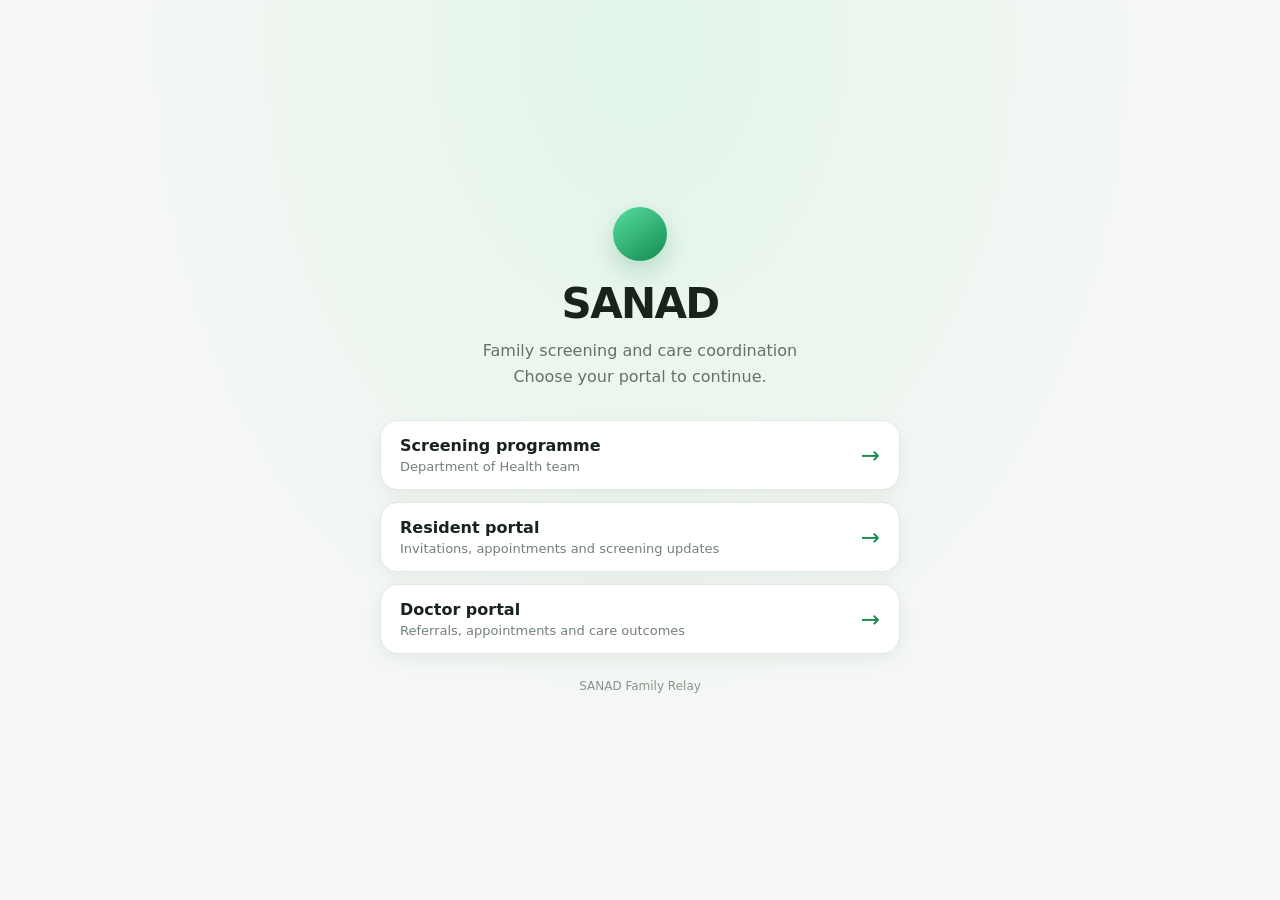
==== backend/static/index.html @ 5487da63 "Add portal link hub" ====
﻿<!doctype html>
<html lang="en">
<head>
<meta charset="utf-8">
<meta name="viewport" content="width=device-width, initial-scale=1">
<meta name="theme-color" content="#f4f7f4">
<title>SANAD | Choose your portal</title>
<style>
  :root { color-scheme: light; font-family: Inter, ui-sans-serif, system-ui, -apple-system, BlinkMacSystemFont, "Segoe UI", sans-serif; color: #17231c; background: #f4f7f4; }
  * { box-sizing: border-box; }
  body { min-height: 100vh; margin: 0; display: grid; place-items: center; padding: 28px 18px; background: radial-gradient(ellipse at 50% 5%, #e2f5e9 0, #f4f7f4 54%); }
  main { width: min(100%, 520px); text-align: center; }
  .mark { width: 54px; height: 54px; margin: 0 auto 18px; border-radius: 50%; background: linear-gradient(145deg, #57dda0, #138b50); box-shadow: 0 10px 24px #168b5040; }
  h1 { margin: 0; font-size: clamp(30px, 7vw, 42px); letter-spacing: -.04em; }
  .intro { margin: 10px 0 30px; color: #637168; line-height: 1.6; }
  nav { display: grid; gap: 12px; }
  a { min-height: 68px; display: flex; align-items: center; justify-content: space-between; gap: 16px; padding: 15px 19px; border: 1px solid #e2e9e3; border-radius: 18px; color: inherit; background: #fff; text-decoration: none; text-align: left; box-shadow: 0 5px 18px #203b2910; transition: transform .16s ease, box-shadow .16s ease; }
  a:hover, a:focus-visible { transform: translateY(-2px); box-shadow: 0 10px 24px #203b2918; outline: 2px solid #22985c; outline-offset: 2px; }
  .title { display: block; font-weight: 650; font-size: 16px; }
  .desc { display: block; margin-top: 4px; color: #718078; font-size: 13px; }
  .arrow { color: #168b50; font-size: 23px; }
  footer { margin-top: 25px; color: #88948d; font-size: 12px; }
</style>
</head>
<body>
<main>
  <div class="mark" aria-hidden="true"></div>
  <h1>SANAD</h1>
  <p class="intro">Family screening and care coordination<br>Choose your portal to continue.</p>
  <nav aria-label="SANAD portals">
    <a href="/doh"><span><span class="title">Screening programme</span><span class="desc">Department of Health team</span></span><span class="arrow" aria-hidden="true">→</span></a>
    <a href="/app"><span><span class="title">Resident portal</span><span class="desc">Invitations, appointments and screening updates</span></span><span class="arrow" aria-hidden="true">→</span></a>
    <a href="/doctor"><span><span class="title">Doctor portal</span><span class="desc">Referrals, appointments and care outcomes</span></span><span class="arrow" aria-hidden="true">→</span></a>
  </nav>
  <footer>SANAD Family Relay</footer>
</main>
</body>
</html>
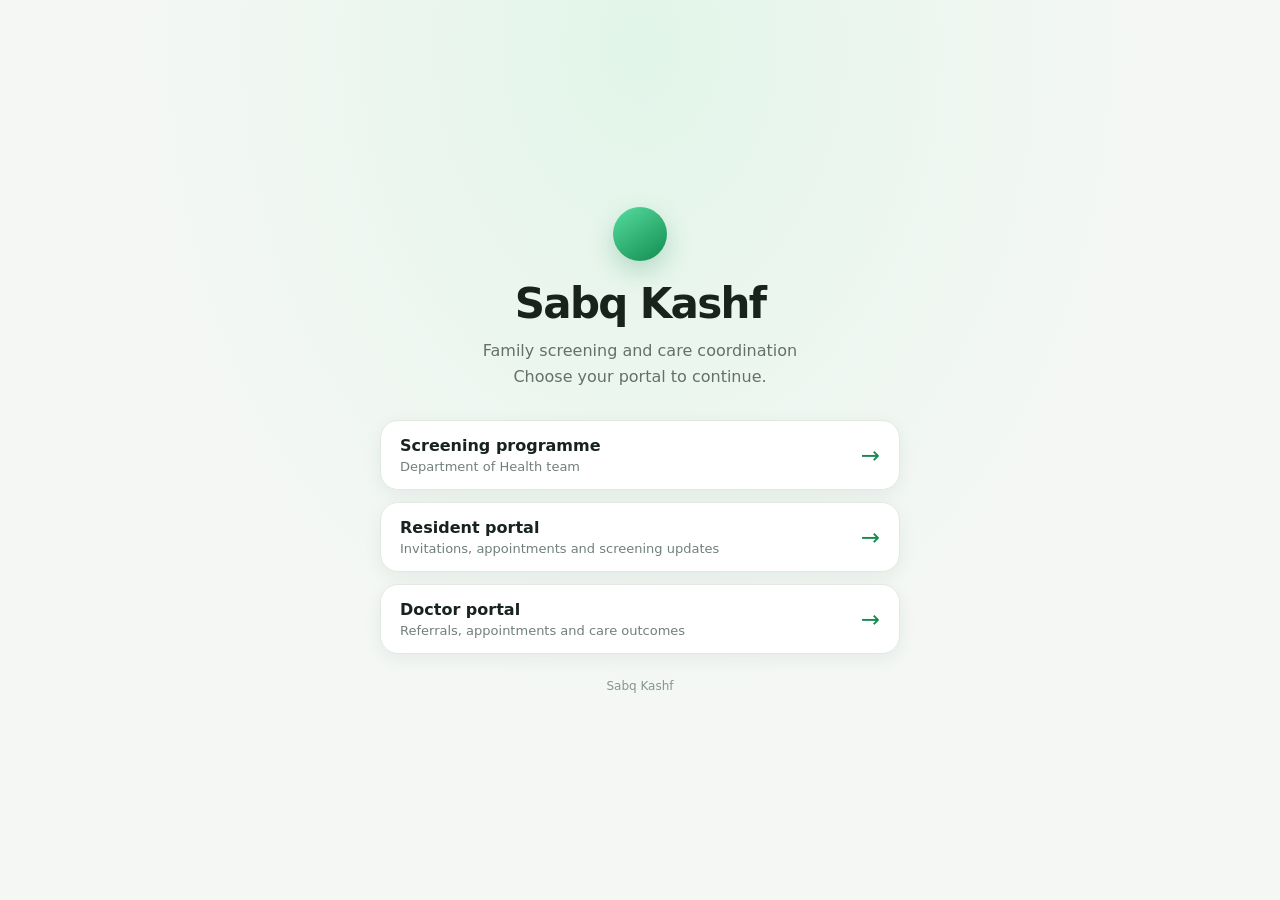
==== commit a848f105: "Rebrand frontend to Sabq Kashf" ====
--- a/backend/static/index.html
+++ b/backend/static/index.html
@@ -1,10 +1,10 @@
-﻿<!doctype html>
+<!doctype html>
 <html lang="en">
 <head>
 <meta charset="utf-8">
 <meta name="viewport" content="width=device-width, initial-scale=1">
 <meta name="theme-color" content="#f4f7f4">
-<title>SANAD | Choose your portal</title>
+<title>Sabq Kashf | Choose your portal</title>
 <style>
   :root { color-scheme: light; font-family: Inter, ui-sans-serif, system-ui, -apple-system, BlinkMacSystemFont, "Segoe UI", sans-serif; color: #17231c; background: #f4f7f4; }
   * { box-sizing: border-box; }
@@ -25,14 +25,14 @@
 <body>
 <main>
   <div class="mark" aria-hidden="true"></div>
-  <h1>SANAD</h1>
+  <h1>Sabq Kashf</h1>
   <p class="intro">Family screening and care coordination<br>Choose your portal to continue.</p>
-  <nav aria-label="SANAD portals">
+  <nav aria-label="Sabq Kashf portals">
     <a href="/doh"><span><span class="title">Screening programme</span><span class="desc">Department of Health team</span></span><span class="arrow" aria-hidden="true">→</span></a>
     <a href="/app"><span><span class="title">Resident portal</span><span class="desc">Invitations, appointments and screening updates</span></span><span class="arrow" aria-hidden="true">→</span></a>
     <a href="/doctor"><span><span class="title">Doctor portal</span><span class="desc">Referrals, appointments and care outcomes</span></span><span class="arrow" aria-hidden="true">→</span></a>
   </nav>
-  <footer>SANAD Family Relay</footer>
+  <footer>Sabq Kashf</footer>
 </main>
 </body>
 </html>
